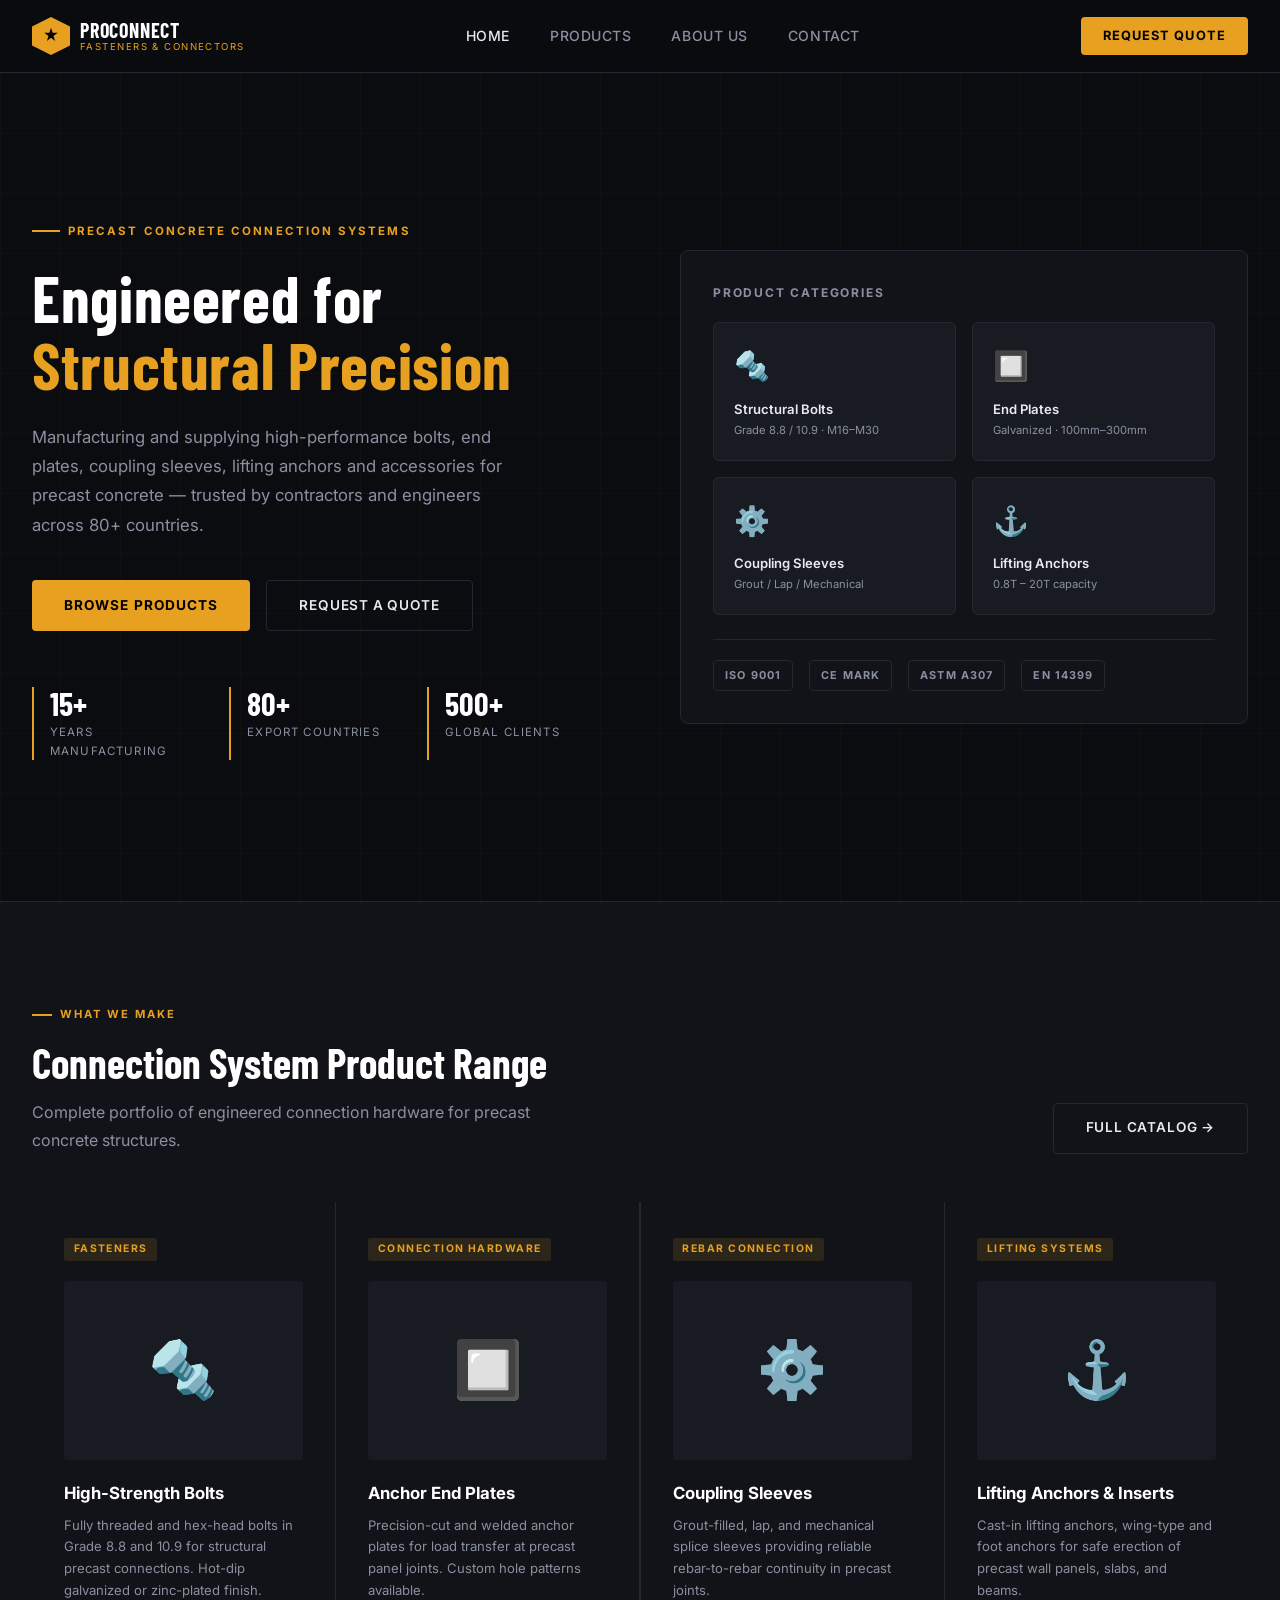
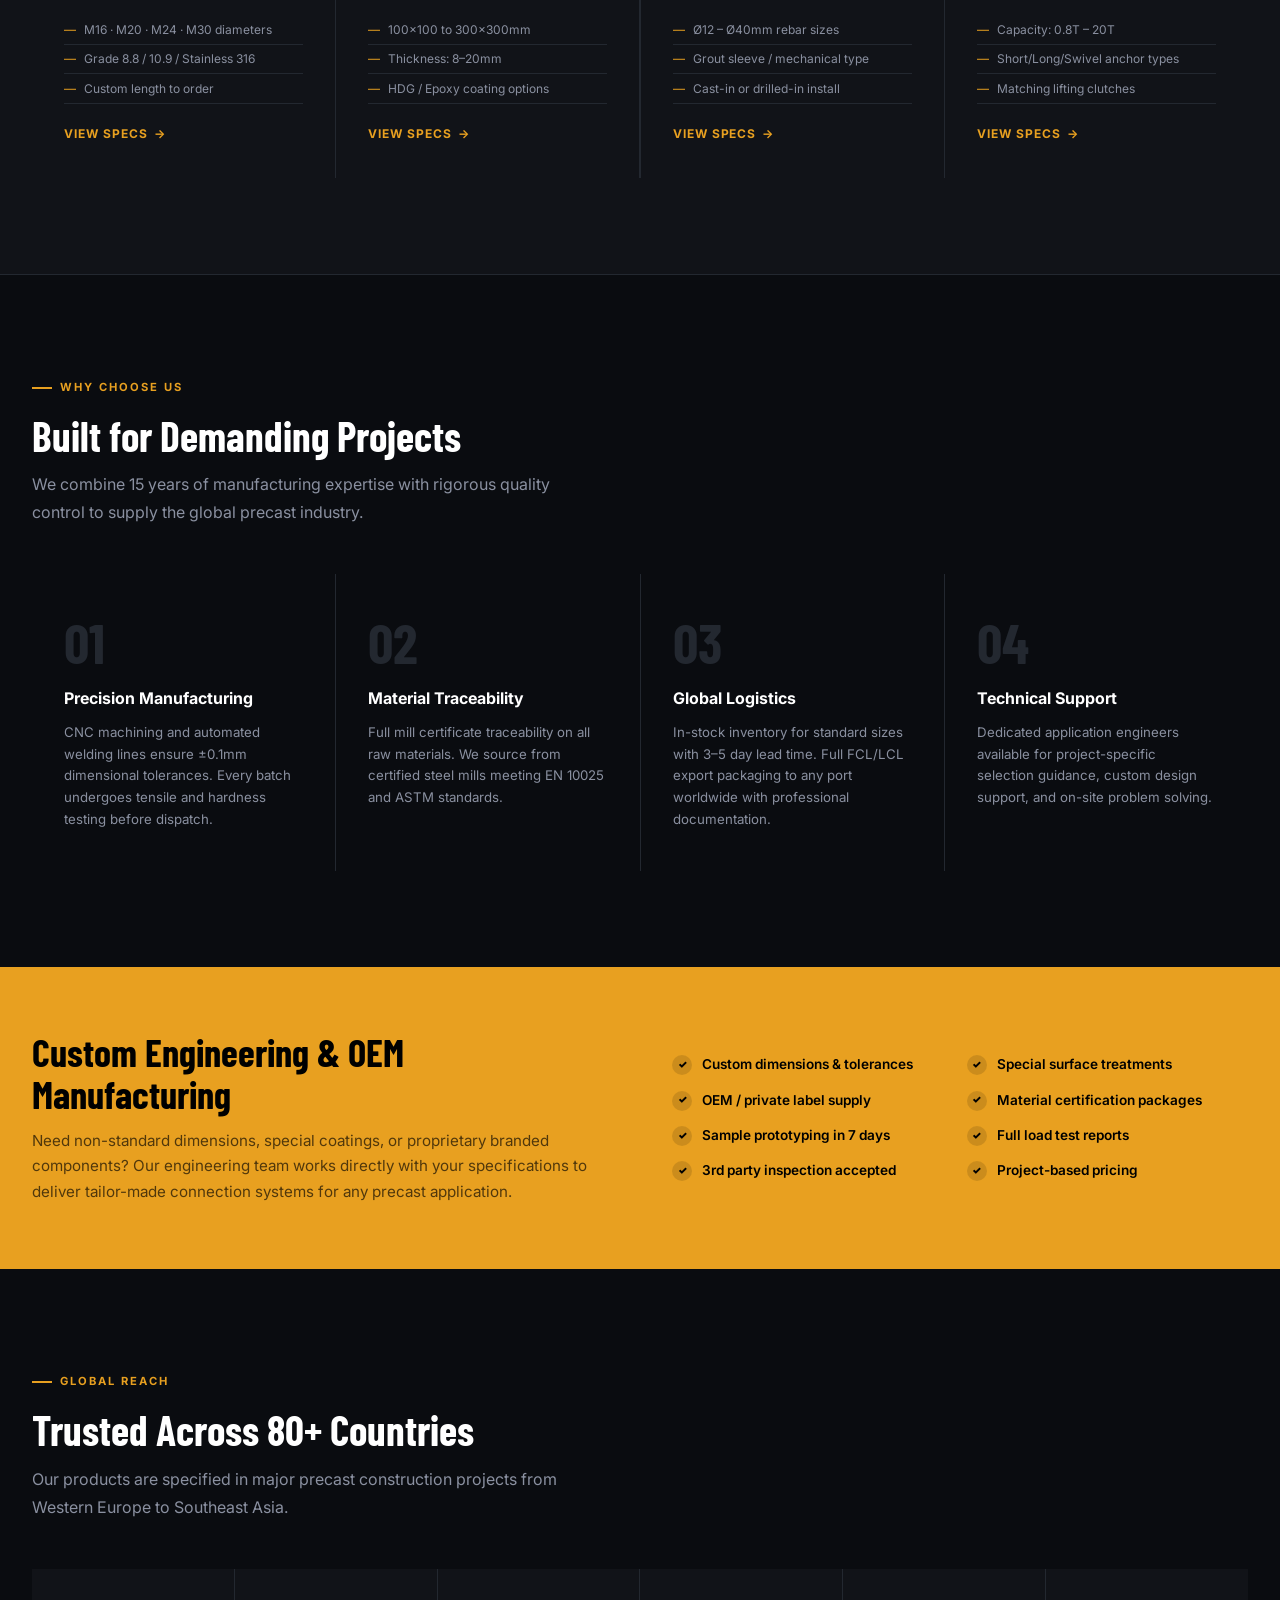
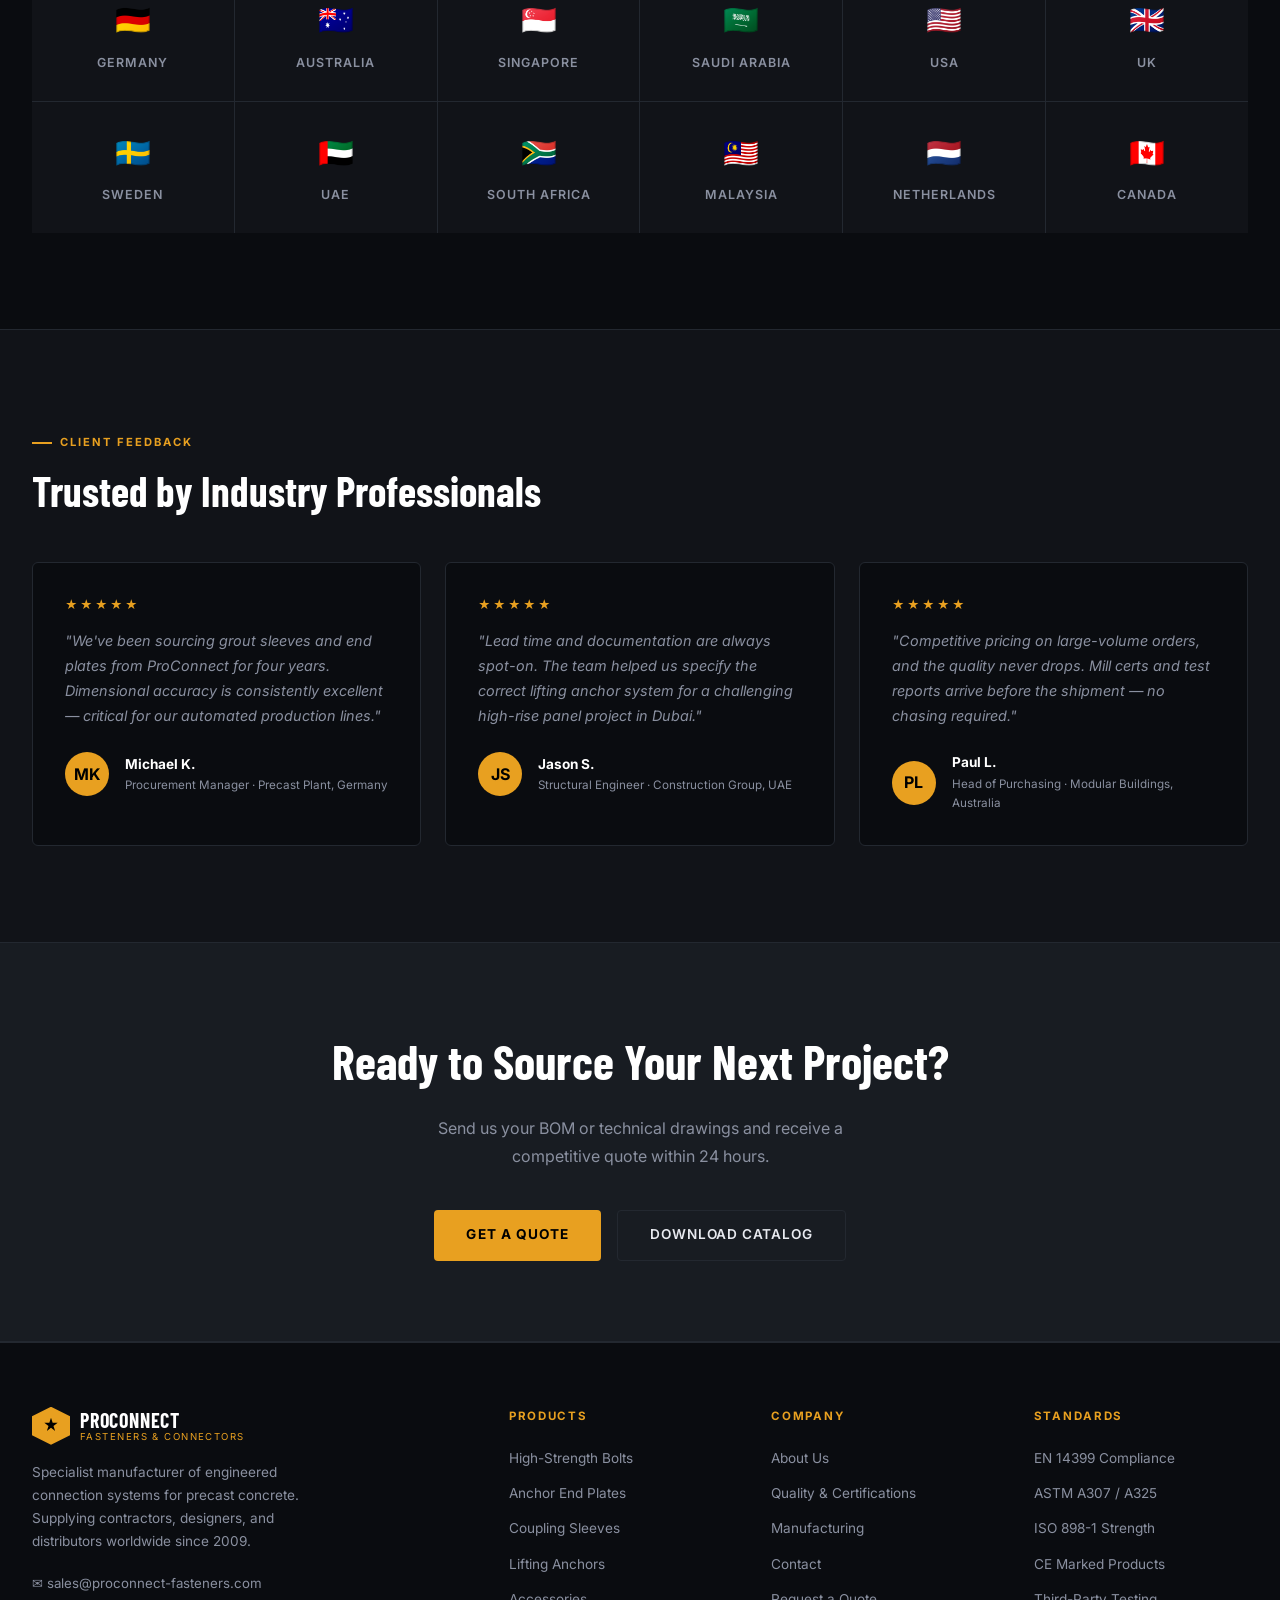
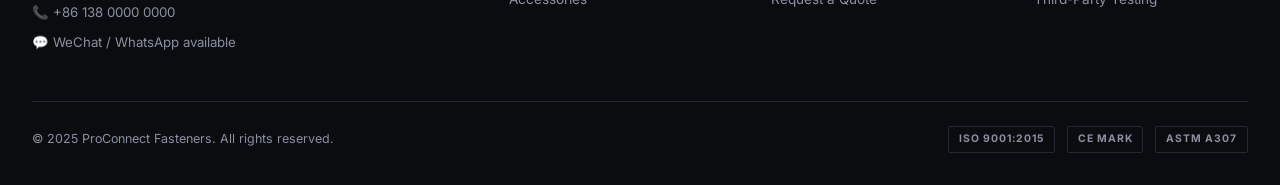
==== index.html @ 9069ac3e "Add index.html" ====
<!DOCTYPE html>
<html lang="en">
<head>
  <meta charset="UTF-8" />
  <meta name="viewport" content="width=device-width, initial-scale=1.0" />
  <title>ProConnect Fasteners | Precast Concrete Connection Systems</title>
  <meta name="description" content="Specialist manufacturer of high-performance connection systems for precast concrete — bolts, end plates, sleeves, lifting anchors and accessories. Global B2B supply." />
  <link rel="preconnect" href="https://fonts.googleapis.com" />
  <link rel="preconnect" href="https://fonts.gstatic.com" crossorigin />
  <link href="https://fonts.googleapis.com/css2?family=Inter:wght@300;400;500;600;700;800&family=Barlow+Condensed:wght@600;700&display=swap" rel="stylesheet" />
  <style>
    *, *::before, *::after { box-sizing: border-box; margin: 0; padding: 0; }

    :root {
      --clr-bg: #0a0c10;
      --clr-surface: #111318;
      --clr-surface2: #181c22;
      --clr-border: #232830;
      --clr-accent: #e8a020;
      --clr-accent2: #f0b840;
      --clr-text: #e8eaf0;
      --clr-muted: #8a90a0;
      --clr-white: #ffffff;
      --font-body: 'Inter', sans-serif;
      --font-heading: 'Barlow Condensed', sans-serif;
      --max-w: 1280px;
      --radius: 4px;
    }

    html { scroll-behavior: smooth; }
    body { background: var(--clr-bg); color: var(--clr-text); font-family: var(--font-body); line-height: 1.6; }

    /* ─── NAV ──────────────────────────────── */
    .nav {
      position: sticky; top: 0; z-index: 100;
      background: rgba(10,12,16,0.92);
      backdrop-filter: blur(16px);
      border-bottom: 1px solid var(--clr-border);
    }
    .nav-inner {
      max-width: var(--max-w); margin: 0 auto;
      padding: 0 2rem;
      height: 72px;
      display: flex; align-items: center; justify-content: space-between;
    }
    .logo { display: flex; align-items: center; gap: 10px; text-decoration: none; }
    .logo-mark {
      width: 38px; height: 38px; background: var(--clr-accent);
      display: flex; align-items: center; justify-content: center;
      clip-path: polygon(50% 0%, 100% 25%, 100% 75%, 50% 100%, 0% 75%, 0% 25%);
    }
    .logo-mark svg { width: 20px; height: 20px; fill: #000; }
    .logo-text { display: flex; flex-direction: column; line-height: 1; }
    .logo-name { font-family: var(--font-heading); font-size: 1.25rem; font-weight: 700; color: var(--clr-white); letter-spacing: 0.04em; }
    .logo-sub { font-size: 0.6rem; color: var(--clr-accent); letter-spacing: 0.15em; text-transform: uppercase; margin-top: 2px; }
    .nav-links { display: flex; align-items: center; gap: 2.5rem; }
    .nav-links a { color: var(--clr-muted); text-decoration: none; font-size: 0.875rem; font-weight: 500; letter-spacing: 0.04em; text-transform: uppercase; transition: color .2s; }
    .nav-links a:hover, .nav-links a.active { color: var(--clr-text); }
    .nav-cta {
      background: var(--clr-accent); color: #000;
      padding: 0.55rem 1.4rem; font-size: 0.8rem; font-weight: 700;
      letter-spacing: 0.08em; text-transform: uppercase; text-decoration: none;
      border-radius: var(--radius); transition: background .2s;
    }
    .nav-cta:hover { background: var(--clr-accent2); }
    .nav-hamburger { display: none; flex-direction: column; gap: 5px; cursor: pointer; padding: 4px; }
    .nav-hamburger span { display: block; width: 24px; height: 2px; background: var(--clr-text); border-radius: 2px; }

    /* ─── HERO ─────────────────────────────── */
    .hero {
      position: relative; overflow: hidden;
      min-height: 92vh; display: flex; align-items: center;
    }
    .hero-bg-img {
      position: absolute; inset: 0;
      background:
        linear-gradient(to right, rgba(10,12,16,0.97) 40%, rgba(10,12,16,0.5) 100%),
        url('https://images.unsplash.com/photo-1504307651254-35680f356dfd?w=1600&q=80') center/cover no-repeat;
    }
    .hero-grid-overlay {
      position: absolute; inset: 0; opacity: 0.035;
      background-image: linear-gradient(var(--clr-accent) 1px, transparent 1px),
                        linear-gradient(90deg, var(--clr-accent) 1px, transparent 1px);
      background-size: 60px 60px;
    }
    .hero-inner {
      position: relative; z-index: 2;
      max-width: var(--max-w); margin: 0 auto; padding: 5rem 2rem;
      display: grid; grid-template-columns: 1fr 1fr; gap: 5rem; align-items: center;
    }
    .hero-eyebrow {
      display: inline-flex; align-items: center; gap: 8px;
      font-size: 0.72rem; font-weight: 700; letter-spacing: 0.18em; text-transform: uppercase;
      color: var(--clr-accent); margin-bottom: 1.5rem;
    }
    .hero-eyebrow::before { content:''; display:block; width:28px; height:2px; background:var(--clr-accent); }
    .hero h1 {
      font-family: var(--font-heading); font-size: clamp(2.8rem, 5vw, 4.2rem);
      font-weight: 700; line-height: 1.05; letter-spacing: 0.01em;
      color: var(--clr-white); margin-bottom: 1.5rem;
    }
    .hero h1 em { font-style: normal; color: var(--clr-accent); }
    .hero-desc { font-size: 1.05rem; color: var(--clr-muted); max-width: 480px; margin-bottom: 2.5rem; line-height: 1.75; }
    .hero-actions { display: flex; gap: 1rem; flex-wrap: wrap; }
    .btn-primary {
      background: var(--clr-accent); color: #000;
      padding: 0.85rem 2rem; font-size: 0.85rem; font-weight: 700;
      letter-spacing: 0.08em; text-transform: uppercase; text-decoration: none;
      border-radius: var(--radius); transition: background .2s, transform .15s;
      display: inline-flex; align-items: center; gap: 8px;
    }
    .btn-primary:hover { background: var(--clr-accent2); transform: translateY(-1px); }
    .btn-ghost {
      border: 1px solid var(--clr-border); color: var(--clr-text);
      padding: 0.85rem 2rem; font-size: 0.85rem; font-weight: 600;
      letter-spacing: 0.06em; text-transform: uppercase; text-decoration: none;
      border-radius: var(--radius); transition: border-color .2s, color .2s;
      display: inline-flex; align-items: center; gap: 8px;
    }
    .btn-ghost:hover { border-color: var(--clr-accent); color: var(--clr-accent); }
    .hero-stats { display: grid; grid-template-columns: repeat(3,1fr); gap: 1.5rem; margin-top: 3.5rem; }
    .hero-stat { border-left: 2px solid var(--clr-accent); padding-left: 1rem; }
    .hero-stat-num { font-family: var(--font-heading); font-size: 2rem; font-weight: 700; color: var(--clr-white); line-height: 1; }
    .hero-stat-label { font-size: 0.72rem; color: var(--clr-muted); text-transform: uppercase; letter-spacing: 0.1em; margin-top: 4px; }

    /* hero right panel */
    .hero-panel {
      background: var(--clr-surface);
      border: 1px solid var(--clr-border);
      border-radius: 8px; padding: 2rem;
    }
    .hero-panel-title { font-size: 0.75rem; font-weight: 700; letter-spacing: 0.15em; text-transform: uppercase; color: var(--clr-muted); margin-bottom: 1.25rem; }
    .product-thumb-grid { display: grid; grid-template-columns: 1fr 1fr; gap: 1rem; }
    .product-thumb {
      background: var(--clr-surface2); border: 1px solid var(--clr-border);
      border-radius: 6px; padding: 1.25rem; cursor: pointer; text-decoration: none;
      transition: border-color .2s, background .2s;
    }
    .product-thumb:hover { border-color: var(--clr-accent); background: rgba(232,160,32,0.04); }
    .product-thumb-icon { font-size: 1.8rem; margin-bottom: 0.6rem; display: block; }
    .product-thumb-name { font-size: 0.82rem; font-weight: 600; color: var(--clr-text); }
    .product-thumb-spec { font-size: 0.7rem; color: var(--clr-muted); margin-top: 2px; }
    .certifications {
      display: flex; gap: 1rem; margin-top: 1.5rem; padding-top: 1.25rem;
      border-top: 1px solid var(--clr-border); flex-wrap: wrap;
    }
    .cert-badge {
      border: 1px solid var(--clr-border); border-radius: var(--radius);
      padding: 0.35rem 0.7rem; font-size: 0.68rem; font-weight: 700;
      letter-spacing: 0.1em; color: var(--clr-muted); text-transform: uppercase;
    }

    /* ─── SECTION WRAPPER ─────────────────── */
    .section { padding: 6rem 2rem; }
    .section-inner { max-width: var(--max-w); margin: 0 auto; }
    .section-label {
      display: inline-flex; align-items: center; gap: 8px;
      font-size: 0.7rem; font-weight: 700; letter-spacing: 0.18em; text-transform: uppercase;
      color: var(--clr-accent); margin-bottom: 1rem;
    }
    .section-label::before { content:''; display:block; width:20px; height:2px; background:var(--clr-accent); }
    .section-title { font-family: var(--font-heading); font-size: clamp(1.8rem, 3.5vw, 2.6rem); font-weight: 700; color: var(--clr-white); line-height: 1.1; }
    .section-sub { font-size: 1rem; color: var(--clr-muted); margin-top: 0.75rem; max-width: 540px; line-height: 1.75; }

    /* ─── DIVIDER ─────────────────────────── */
    .divider { height: 1px; background: var(--clr-border); }

    /* ─── PRODUCTS PREVIEW ─────────────────── */
    .products-section { background: var(--clr-surface); }
    .products-header { display: flex; justify-content: space-between; align-items: flex-end; margin-bottom: 3rem; }
    .products-grid { display: grid; grid-template-columns: repeat(4, 1fr); gap: 1.5px; background: var(--clr-border); }
    .product-card {
      background: var(--clr-surface); padding: 2rem; text-decoration: none;
      transition: background .25s;
      position: relative; overflow: hidden;
    }
    .product-card::after {
      content: ''; position: absolute; bottom: 0; left: 0; right: 0;
      height: 2px; background: var(--clr-accent); transform: scaleX(0); transform-origin: left;
      transition: transform .3s;
    }
    .product-card:hover { background: var(--clr-surface2); }
    .product-card:hover::after { transform: scaleX(1); }
    .product-card-tag {
      display: inline-block; background: rgba(232,160,32,0.12); color: var(--clr-accent);
      font-size: 0.65rem; font-weight: 700; letter-spacing: 0.14em; text-transform: uppercase;
      padding: 0.2rem 0.6rem; border-radius: 2px; margin-bottom: 1.25rem;
    }
    .product-card-img {
      width: 100%; aspect-ratio: 4/3; object-fit: cover;
      border-radius: 4px; margin-bottom: 1.25rem;
      background: var(--clr-surface2);
      display: flex; align-items: center; justify-content: center;
      font-size: 3.5rem;
    }
    .product-card-name { font-size: 1.05rem; font-weight: 700; color: var(--clr-white); margin-bottom: 0.5rem; }
    .product-card-desc { font-size: 0.82rem; color: var(--clr-muted); line-height: 1.65; }
    .product-card-link {
      display: inline-flex; align-items: center; gap: 6px;
      font-size: 0.75rem; font-weight: 700; letter-spacing: 0.08em; text-transform: uppercase;
      color: var(--clr-accent); margin-top: 1.25rem; transition: gap .2s;
    }
    .product-card:hover .product-card-link { gap: 10px; }
    .product-card-link::after { content: '→'; }
    .product-specs { list-style: none; margin-top: 0.85rem; }
    .product-specs li {
      font-size: 0.75rem; color: var(--clr-muted);
      padding: 0.3rem 0; border-bottom: 1px solid var(--clr-border);
      display: flex; gap: 0.5rem;
    }
    .product-specs li::before { content: '—'; color: var(--clr-accent); flex-shrink: 0; }

    /* ─── PROCESS / WHY US ─────────────────── */
    .process-grid { display: grid; grid-template-columns: repeat(4,1fr); gap: 1px; background: var(--clr-border); margin-top: 3rem; }
    .process-step { background: var(--clr-bg); padding: 2.5rem 2rem; }
    .process-num {
      font-family: var(--font-heading); font-size: 3.5rem; font-weight: 700;
      color: var(--clr-border); line-height: 1; margin-bottom: 1rem; user-select: none;
    }
    .process-title { font-size: 1rem; font-weight: 700; color: var(--clr-white); margin-bottom: 0.6rem; }
    .process-desc { font-size: 0.83rem; color: var(--clr-muted); line-height: 1.65; }

    /* ─── CAPABILITY BAND ─────────────────── */
    .capability-band {
      background: var(--clr-accent); padding: 4rem 2rem;
    }
    .capability-band-inner { max-width: var(--max-w); margin: 0 auto; display: grid; grid-template-columns: 1fr 1fr; gap: 4rem; align-items: center; }
    .capability-band h2 { font-family: var(--font-heading); font-size: clamp(1.8rem, 3vw, 2.5rem); font-weight: 700; color: #000; line-height: 1.1; }
    .capability-band p { color: rgba(0,0,0,0.65); font-size: 0.95rem; margin-top: 0.75rem; line-height: 1.7; }
    .capability-list { list-style: none; display: grid; grid-template-columns: 1fr 1fr; gap: 0.85rem; }
    .capability-list li {
      display: flex; align-items: flex-start; gap: 10px;
      font-size: 0.85rem; font-weight: 600; color: #000;
    }
    .capability-list li::before {
      content: '✓'; flex-shrink: 0; width: 20px; height: 20px;
      background: rgba(0,0,0,0.12); border-radius: 50%;
      display: flex; align-items: center; justify-content: center;
      font-size: 0.65rem; font-weight: 900; margin-top: 1px;
    }

    /* ─── MARKETS ─────────────────────────── */
    .markets-section { background: var(--clr-bg); }
    .markets-grid { display: grid; grid-template-columns: repeat(6,1fr); gap: 1px; background: var(--clr-border); margin-top: 3rem; }
    .market-item {
      background: var(--clr-surface); padding: 1.75rem 1.25rem;
      display: flex; flex-direction: column; align-items: center; text-align: center; gap: 0.6rem;
      transition: background .2s;
    }
    .market-item:hover { background: var(--clr-surface2); }
    .market-flag { font-size: 1.8rem; }
    .market-name { font-size: 0.78rem; font-weight: 600; color: var(--clr-muted); text-transform: uppercase; letter-spacing: 0.08em; }

    /* ─── TESTIMONIALS ─────────────────────── */
    .testimonials-section { background: var(--clr-surface); }
    .testimonials-grid { display: grid; grid-template-columns: repeat(3,1fr); gap: 1.5rem; margin-top: 3rem; }
    .testimonial-card { background: var(--clr-bg); border: 1px solid var(--clr-border); border-radius: 6px; padding: 2rem; }
    .testimonial-quote { font-size: 0.9rem; color: var(--clr-muted); line-height: 1.75; font-style: italic; }
    .testimonial-author { display: flex; align-items: center; gap: 1rem; margin-top: 1.5rem; }
    .testimonial-avatar {
      width: 44px; height: 44px; border-radius: 50%;
      background: var(--clr-accent); display: flex; align-items: center; justify-content: center;
      font-weight: 700; font-size: 1rem; color: #000; flex-shrink: 0;
    }
    .testimonial-name { font-size: 0.85rem; font-weight: 700; color: var(--clr-white); }
    .testimonial-role { font-size: 0.73rem; color: var(--clr-muted); margin-top: 1px; }
    .stars { color: var(--clr-accent); font-size: 0.75rem; margin-bottom: 0.85rem; letter-spacing: 2px; }

    /* ─── CTA BAND ─────────────────────────── */
    .cta-band {
      background: var(--clr-surface2); border-top: 1px solid var(--clr-border);
      border-bottom: 1px solid var(--clr-border); padding: 5rem 2rem;
      text-align: center;
    }
    .cta-band h2 { font-family: var(--font-heading); font-size: clamp(2rem, 4vw, 3rem); font-weight: 700; color: var(--clr-white); }
    .cta-band p { font-size: 1rem; color: var(--clr-muted); max-width: 480px; margin: 1rem auto 2.5rem; line-height: 1.7; }
    .cta-actions { display: flex; gap: 1rem; justify-content: center; flex-wrap: wrap; }

    /* ─── FOOTER ─────────────────────────── */
    .footer { background: var(--clr-bg); padding: 4rem 2rem 2rem; border-top: 1px solid var(--clr-border); }
    .footer-inner { max-width: var(--max-w); margin: 0 auto; }
    .footer-top { display: grid; grid-template-columns: 2fr 1fr 1fr 1fr; gap: 3rem; padding-bottom: 3rem; border-bottom: 1px solid var(--clr-border); }
    .footer-brand p { font-size: 0.85rem; color: var(--clr-muted); margin-top: 1rem; line-height: 1.7; max-width: 280px; }
    .footer-col h4 { font-size: 0.72rem; font-weight: 700; letter-spacing: 0.15em; text-transform: uppercase; color: var(--clr-accent); margin-bottom: 1.25rem; }
    .footer-col ul { list-style: none; }
    .footer-col ul li { margin-bottom: 0.6rem; }
    .footer-col ul a { color: var(--clr-muted); text-decoration: none; font-size: 0.85rem; transition: color .2s; }
    .footer-col ul a:hover { color: var(--clr-text); }
    .footer-bottom {
      display: flex; justify-content: space-between; align-items: center;
      padding-top: 1.5rem; flex-wrap: wrap; gap: 1rem;
    }
    .footer-copy { font-size: 0.78rem; color: var(--clr-muted); }
    .footer-badges { display: flex; gap: 0.75rem; }
    .footer-badge {
      border: 1px solid var(--clr-border); padding: 0.25rem 0.6rem;
      font-size: 0.65rem; font-weight: 700; letter-spacing: 0.1em; color: var(--clr-muted); text-transform: uppercase;
      border-radius: 2px;
    }
    .contact-info { margin-top: 1.25rem; display: flex; flex-direction: column; gap: 0.5rem; }
    .contact-info a { color: var(--clr-muted); text-decoration: none; font-size: 0.83rem; transition: color .2s; }
    .contact-info a:hover { color: var(--clr-accent); }

    /* ─── RESPONSIVE ──────────────────────── */
    @media (max-width: 1024px) {
      .hero-inner { grid-template-columns: 1fr; gap: 3rem; }
      .hero-bg-img { background: linear-gradient(to bottom, rgba(10,12,16,0.97) 60%, rgba(10,12,16,0.85) 100%), url('https://images.unsplash.com/photo-1504307651254-35680f356dfd?w=1200&q=80') center/cover no-repeat; }
      .products-grid { grid-template-columns: 1fr 1fr; }
      .markets-grid { grid-template-columns: repeat(3,1fr); }
      .footer-top { grid-template-columns: 1fr 1fr; }
      .capability-band-inner { grid-template-columns: 1fr; gap: 2rem; }
    }
    @media (max-width: 768px) {
      .nav-links { display: none; }
      .nav-hamburger { display: flex; }
      .hero-stats { grid-template-columns: repeat(3,1fr); }
      .products-grid { grid-template-columns: 1fr; }
      .process-grid { grid-template-columns: 1fr 1fr; }
      .testimonials-grid { grid-template-columns: 1fr; }
      .markets-grid { grid-template-columns: repeat(3,1fr); }
      .footer-top { grid-template-columns: 1fr; gap: 2rem; }
    }

    /* scroll reveal */
    .reveal { opacity: 0; transform: translateY(24px); transition: opacity .6s ease, transform .6s ease; }
    .reveal.visible { opacity: 1; transform: none; }
  </style>
</head>
<body>

<!-- ═══ NAV ═══════════════════════════════════ -->
<nav class="nav">
  <div class="nav-inner">
    <a href="index.html" class="logo">
      <div class="logo-mark">
        <svg viewBox="0 0 24 24"><path d="M12 2l2 6h6l-5 4 2 6-5-4-5 4 2-6-5-4h6z"/></svg>
      </div>
      <div class="logo-text">
        <span class="logo-name">PROCONNECT</span>
        <span class="logo-sub">Fasteners &amp; Connectors</span>
      </div>
    </a>
    <nav class="nav-links">
      <a href="index.html" class="active">Home</a>
      <a href="products.html">Products</a>
      <a href="about.html">About Us</a>
      <a href="contact.html">Contact</a>
    </nav>
    <a href="contact.html" class="nav-cta">Request Quote</a>
    <div class="nav-hamburger" onclick="this.closest('nav').querySelector('.nav-links').style.display='flex';this.closest('nav').querySelector('.nav-links').style.flexDirection='column';this.closest('nav').querySelector('.nav-links').style.position='absolute';this.closest('nav').querySelector('.nav-links').style.top='72px';this.closest('nav').querySelector('.nav-links').style.left='0';this.closest('nav').querySelector('.nav-links').style.right='0';this.closest('nav').querySelector('.nav-links').style.background='#111318';this.closest('nav').querySelector('.nav-links').style.padding='2rem';this.closest('nav').querySelector('.nav-links').style.borderTop='1px solid #232830';">
      <span></span><span></span><span></span>
    </div>
  </div>
</nav>

<!-- ═══ HERO ══════════════════════════════════ -->
<section class="hero">
  <div class="hero-bg-img"></div>
  <div class="hero-grid-overlay"></div>
  <div class="hero-inner">
    <div>
      <div class="hero-eyebrow reveal">Precast Concrete Connection Systems</div>
      <h1 class="reveal">Engineered for <em>Structural Precision</em></h1>
      <p class="hero-desc reveal">
        Manufacturing and supplying high-performance bolts, end plates, coupling sleeves,
        lifting anchors and accessories for precast concrete — trusted by contractors
        and engineers across 80+ countries.
      </p>
      <div class="hero-actions reveal">
        <a href="products.html" class="btn-primary">Browse Products</a>
        <a href="contact.html" class="btn-ghost">Request a Quote</a>
      </div>
      <div class="hero-stats reveal">
        <div class="hero-stat">
          <div class="hero-stat-num">15+</div>
          <div class="hero-stat-label">Years Manufacturing</div>
        </div>
        <div class="hero-stat">
          <div class="hero-stat-num">80+</div>
          <div class="hero-stat-label">Export Countries</div>
        </div>
        <div class="hero-stat">
          <div class="hero-stat-num">500+</div>
          <div class="hero-stat-label">Global Clients</div>
        </div>
      </div>
    </div>
    <div class="hero-panel reveal">
      <div class="hero-panel-title">Product Categories</div>
      <div class="product-thumb-grid">
        <a href="products.html#bolts" class="product-thumb">
          <span class="product-thumb-icon">🔩</span>
          <div class="product-thumb-name">Structural Bolts</div>
          <div class="product-thumb-spec">Grade 8.8 / 10.9 · M16–M30</div>
        </a>
        <a href="products.html#endplates" class="product-thumb">
          <span class="product-thumb-icon">🔲</span>
          <div class="product-thumb-name">End Plates</div>
          <div class="product-thumb-spec">Galvanized · 100mm–300mm</div>
        </a>
        <a href="products.html#sleeves" class="product-thumb">
          <span class="product-thumb-icon">⚙️</span>
          <div class="product-thumb-name">Coupling Sleeves</div>
          <div class="product-thumb-spec">Grout / Lap / Mechanical</div>
        </a>
        <a href="products.html#anchors" class="product-thumb">
          <span class="product-thumb-icon">⚓</span>
          <div class="product-thumb-name">Lifting Anchors</div>
          <div class="product-thumb-spec">0.8T – 20T capacity</div>
        </a>
      </div>
      <div class="certifications">
        <span class="cert-badge">ISO 9001</span>
        <span class="cert-badge">CE Mark</span>
        <span class="cert-badge">ASTM A307</span>
        <span class="cert-badge">EN 14399</span>
      </div>
    </div>
  </div>
</section>

<div class="divider"></div>

<!-- ═══ PRODUCTS ══════════════════════════════ -->
<section class="section products-section">
  <div class="section-inner">
    <div class="products-header reveal">
      <div>
        <div class="section-label">What We Make</div>
        <h2 class="section-title">Connection System Product Range</h2>
        <p class="section-sub">Complete portfolio of engineered connection hardware for precast concrete structures.</p>
      </div>
      <a href="products.html" class="btn-ghost">Full Catalog →</a>
    </div>
    <div class="products-grid">
      <a href="products.html#bolts" class="product-card reveal">
        <div class="product-card-tag">Fasteners</div>
        <div class="product-card-img">🔩</div>
        <div class="product-card-name">High-Strength Bolts</div>
        <div class="product-card-desc">Fully threaded and hex-head bolts in Grade 8.8 and 10.9 for structural precast connections. Hot-dip galvanized or zinc-plated finish.</div>
        <ul class="product-specs">
          <li>M16 · M20 · M24 · M30 diameters</li>
          <li>Grade 8.8 / 10.9 / Stainless 316</li>
          <li>Custom length to order</li>
        </ul>
        <span class="product-card-link">View Specs</span>
      </a>
      <a href="products.html#endplates" class="product-card reveal">
        <div class="product-card-tag">Connection Hardware</div>
        <div class="product-card-img">🔲</div>
        <div class="product-card-name">Anchor End Plates</div>
        <div class="product-card-desc">Precision-cut and welded anchor plates for load transfer at precast panel joints. Custom hole patterns available.</div>
        <ul class="product-specs">
          <li>100×100 to 300×300mm</li>
          <li>Thickness: 8–20mm</li>
          <li>HDG / Epoxy coating options</li>
        </ul>
        <span class="product-card-link">View Specs</span>
      </a>
      <a href="products.html#sleeves" class="product-card reveal">
        <div class="product-card-tag">Rebar Connection</div>
        <div class="product-card-img">⚙️</div>
        <div class="product-card-name">Coupling Sleeves</div>
        <div class="product-card-desc">Grout-filled, lap, and mechanical splice sleeves providing reliable rebar-to-rebar continuity in precast joints.</div>
        <ul class="product-specs">
          <li>Ø12 – Ø40mm rebar sizes</li>
          <li>Grout sleeve / mechanical type</li>
          <li>Cast-in or drilled-in install</li>
        </ul>
        <span class="product-card-link">View Specs</span>
      </a>
      <a href="products.html#anchors" class="product-card reveal">
        <div class="product-card-tag">Lifting Systems</div>
        <div class="product-card-img">⚓</div>
        <div class="product-card-name">Lifting Anchors &amp; Inserts</div>
        <div class="product-card-desc">Cast-in lifting anchors, wing-type and foot anchors for safe erection of precast wall panels, slabs, and beams.</div>
        <ul class="product-specs">
          <li>Capacity: 0.8T – 20T</li>
          <li>Short/Long/Swivel anchor types</li>
          <li>Matching lifting clutches</li>
        </ul>
        <span class="product-card-link">View Specs</span>
      </a>
    </div>
  </div>
</section>

<div class="divider"></div>

<!-- ═══ WHY US ════════════════════════════════ -->
<section class="section">
  <div class="section-inner">
    <div class="reveal">
      <div class="section-label">Why Choose Us</div>
      <h2 class="section-title">Built for Demanding Projects</h2>
      <p class="section-sub">We combine 15 years of manufacturing expertise with rigorous quality control to supply the global precast industry.</p>
    </div>
    <div class="process-grid">
      <div class="process-step reveal">
        <div class="process-num">01</div>
        <div class="process-title">Precision Manufacturing</div>
        <div class="process-desc">CNC machining and automated welding lines ensure ±0.1mm dimensional tolerances. Every batch undergoes tensile and hardness testing before dispatch.</div>
      </div>
      <div class="process-step reveal">
        <div class="process-num">02</div>
        <div class="process-title">Material Traceability</div>
        <div class="process-desc">Full mill certificate traceability on all raw materials. We source from certified steel mills meeting EN 10025 and ASTM standards.</div>
      </div>
      <div class="process-step reveal">
        <div class="process-num">03</div>
        <div class="process-title">Global Logistics</div>
        <div class="process-desc">In-stock inventory for standard sizes with 3–5 day lead time. Full FCL/LCL export packaging to any port worldwide with professional documentation.</div>
      </div>
      <div class="process-step reveal">
        <div class="process-num">04</div>
        <div class="process-title">Technical Support</div>
        <div class="process-desc">Dedicated application engineers available for project-specific selection guidance, custom design support, and on-site problem solving.</div>
      </div>
    </div>
  </div>
</section>

<!-- ═══ CAPABILITY BAND ════════════════════════ -->
<div class="capability-band">
  <div class="capability-band-inner">
    <div class="reveal">
      <h2>Custom Engineering & OEM Manufacturing</h2>
      <p>Need non-standard dimensions, special coatings, or proprietary branded components? Our engineering team works directly with your specifications to deliver tailor-made connection systems for any precast application.</p>
    </div>
    <ul class="capability-list reveal">
      <li>Custom dimensions & tolerances</li>
      <li>Special surface treatments</li>
      <li>OEM / private label supply</li>
      <li>Material certification packages</li>
      <li>Sample prototyping in 7 days</li>
      <li>Full load test reports</li>
      <li>3rd party inspection accepted</li>
      <li>Project-based pricing</li>
    </ul>
  </div>
</div>

<!-- ═══ MARKETS ═══════════════════════════════ -->
<section class="section markets-section">
  <div class="section-inner">
    <div class="reveal">
      <div class="section-label">Global Reach</div>
      <h2 class="section-title">Trusted Across 80+ Countries</h2>
      <p class="section-sub">Our products are specified in major precast construction projects from Western Europe to Southeast Asia.</p>
    </div>
    <div class="markets-grid reveal">
      <div class="market-item"><span class="market-flag">🇩🇪</span><span class="market-name">Germany</span></div>
      <div class="market-item"><span class="market-flag">🇦🇺</span><span class="market-name">Australia</span></div>
      <div class="market-item"><span class="market-flag">🇸🇬</span><span class="market-name">Singapore</span></div>
      <div class="market-item"><span class="market-flag">🇸🇦</span><span class="market-name">Saudi Arabia</span></div>
      <div class="market-item"><span class="market-flag">🇺🇸</span><span class="market-name">USA</span></div>
      <div class="market-item"><span class="market-flag">🇬🇧</span><span class="market-name">UK</span></div>
      <div class="market-item"><span class="market-flag">🇸🇪</span><span class="market-name">Sweden</span></div>
      <div class="market-item"><span class="market-flag">🇦🇪</span><span class="market-name">UAE</span></div>
      <div class="market-item"><span class="market-flag">🇿🇦</span><span class="market-name">South Africa</span></div>
      <div class="market-item"><span class="market-flag">🇲🇾</span><span class="market-name">Malaysia</span></div>
      <div class="market-item"><span class="market-flag">🇳🇱</span><span class="market-name">Netherlands</span></div>
      <div class="market-item"><span class="market-flag">🇨🇦</span><span class="market-name">Canada</span></div>
    </div>
  </div>
</section>

<div class="divider"></div>

<!-- ═══ TESTIMONIALS ══════════════════════════ -->
<section class="section testimonials-section">
  <div class="section-inner">
    <div class="reveal">
      <div class="section-label">Client Feedback</div>
      <h2 class="section-title">Trusted by Industry Professionals</h2>
    </div>
    <div class="testimonials-grid">
      <div class="testimonial-card reveal">
        <div class="stars">★★★★★</div>
        <p class="testimonial-quote">"We've been sourcing grout sleeves and end plates from ProConnect for four years. Dimensional accuracy is consistently excellent — critical for our automated production lines."</p>
        <div class="testimonial-author">
          <div class="testimonial-avatar">MK</div>
          <div>
            <div class="testimonial-name">Michael K.</div>
            <div class="testimonial-role">Procurement Manager · Precast Plant, Germany</div>
          </div>
        </div>
      </div>
      <div class="testimonial-card reveal">
        <div class="stars">★★★★★</div>
        <p class="testimonial-quote">"Lead time and documentation are always spot-on. The team helped us specify the correct lifting anchor system for a challenging high-rise panel project in Dubai."</p>
        <div class="testimonial-author">
          <div class="testimonial-avatar">JS</div>
          <div>
            <div class="testimonial-name">Jason S.</div>
            <div class="testimonial-role">Structural Engineer · Construction Group, UAE</div>
          </div>
        </div>
      </div>
      <div class="testimonial-card reveal">
        <div class="stars">★★★★★</div>
        <p class="testimonial-quote">"Competitive pricing on large-volume orders, and the quality never drops. Mill certs and test reports arrive before the shipment — no chasing required."</p>
        <div class="testimonial-author">
          <div class="testimonial-avatar">PL</div>
          <div>
            <div class="testimonial-name">Paul L.</div>
            <div class="testimonial-role">Head of Purchasing · Modular Buildings, Australia</div>
          </div>
        </div>
      </div>
    </div>
  </div>
</section>

<!-- ═══ CTA ════════════════════════════════════ -->
<div class="cta-band">
  <h2 class="reveal">Ready to Source Your Next Project?</h2>
  <p class="reveal">Send us your BOM or technical drawings and receive a competitive quote within 24 hours.</p>
  <div class="cta-actions reveal">
    <a href="contact.html" class="btn-primary">Get a Quote</a>
    <a href="products.html" class="btn-ghost">Download Catalog</a>
  </div>
</div>

<!-- ═══ FOOTER ════════════════════════════════ -->
<footer class="footer">
  <div class="footer-inner">
    <div class="footer-top">
      <div class="footer-brand">
        <a href="index.html" class="logo">
          <div class="logo-mark">
            <svg viewBox="0 0 24 24"><path d="M12 2l2 6h6l-5 4 2 6-5-4-5 4 2-6-5-4h6z"/></svg>
          </div>
          <div class="logo-text">
            <span class="logo-name">PROCONNECT</span>
            <span class="logo-sub">Fasteners &amp; Connectors</span>
          </div>
        </a>
        <p>Specialist manufacturer of engineered connection systems for precast concrete. Supplying contractors, designers, and distributors worldwide since 2009.</p>
        <div class="contact-info">
          <a href="mailto:sales@proconnect-fasteners.com">✉ sales@proconnect-fasteners.com</a>
          <a href="tel:+8613800000000">📞 +86 138 0000 0000</a>
          <span style="color:var(--clr-muted);font-size:.83rem;">💬 WeChat / WhatsApp available</span>
        </div>
      </div>
      <div class="footer-col">
        <h4>Products</h4>
        <ul>
          <li><a href="products.html#bolts">High-Strength Bolts</a></li>
          <li><a href="products.html#endplates">Anchor End Plates</a></li>
          <li><a href="products.html#sleeves">Coupling Sleeves</a></li>
          <li><a href="products.html#anchors">Lifting Anchors</a></li>
          <li><a href="products.html#accessories">Accessories</a></li>
        </ul>
      </div>
      <div class="footer-col">
        <h4>Company</h4>
        <ul>
          <li><a href="about.html">About Us</a></li>
          <li><a href="about.html#quality">Quality & Certifications</a></li>
          <li><a href="about.html#factory">Manufacturing</a></li>
          <li><a href="contact.html">Contact</a></li>
          <li><a href="contact.html#rfq">Request a Quote</a></li>
        </ul>
      </div>
      <div class="footer-col">
        <h4>Standards</h4>
        <ul>
          <li><a href="#">EN 14399 Compliance</a></li>
          <li><a href="#">ASTM A307 / A325</a></li>
          <li><a href="#">ISO 898-1 Strength</a></li>
          <li><a href="#">CE Marked Products</a></li>
          <li><a href="#">Third-Party Testing</a></li>
        </ul>
      </div>
    </div>
    <div class="footer-bottom">
      <div class="footer-copy">© 2025 ProConnect Fasteners. All rights reserved.</div>
      <div class="footer-badges">
        <span class="footer-badge">ISO 9001:2015</span>
        <span class="footer-badge">CE Mark</span>
        <span class="footer-badge">ASTM A307</span>
      </div>
    </div>
  </div>
</footer>

<script>
  // Scroll reveal
  const reveals = document.querySelectorAll('.reveal');
  const io = new IntersectionObserver((entries) => {
    entries.forEach(e => { if (e.isIntersecting) { e.target.classList.add('visible'); io.unobserve(e.target); } });
  }, { threshold: 0.08, rootMargin: '0px 0px -40px 0px' });
  reveals.forEach(el => io.observe(el));
</script>
</body>
</html>
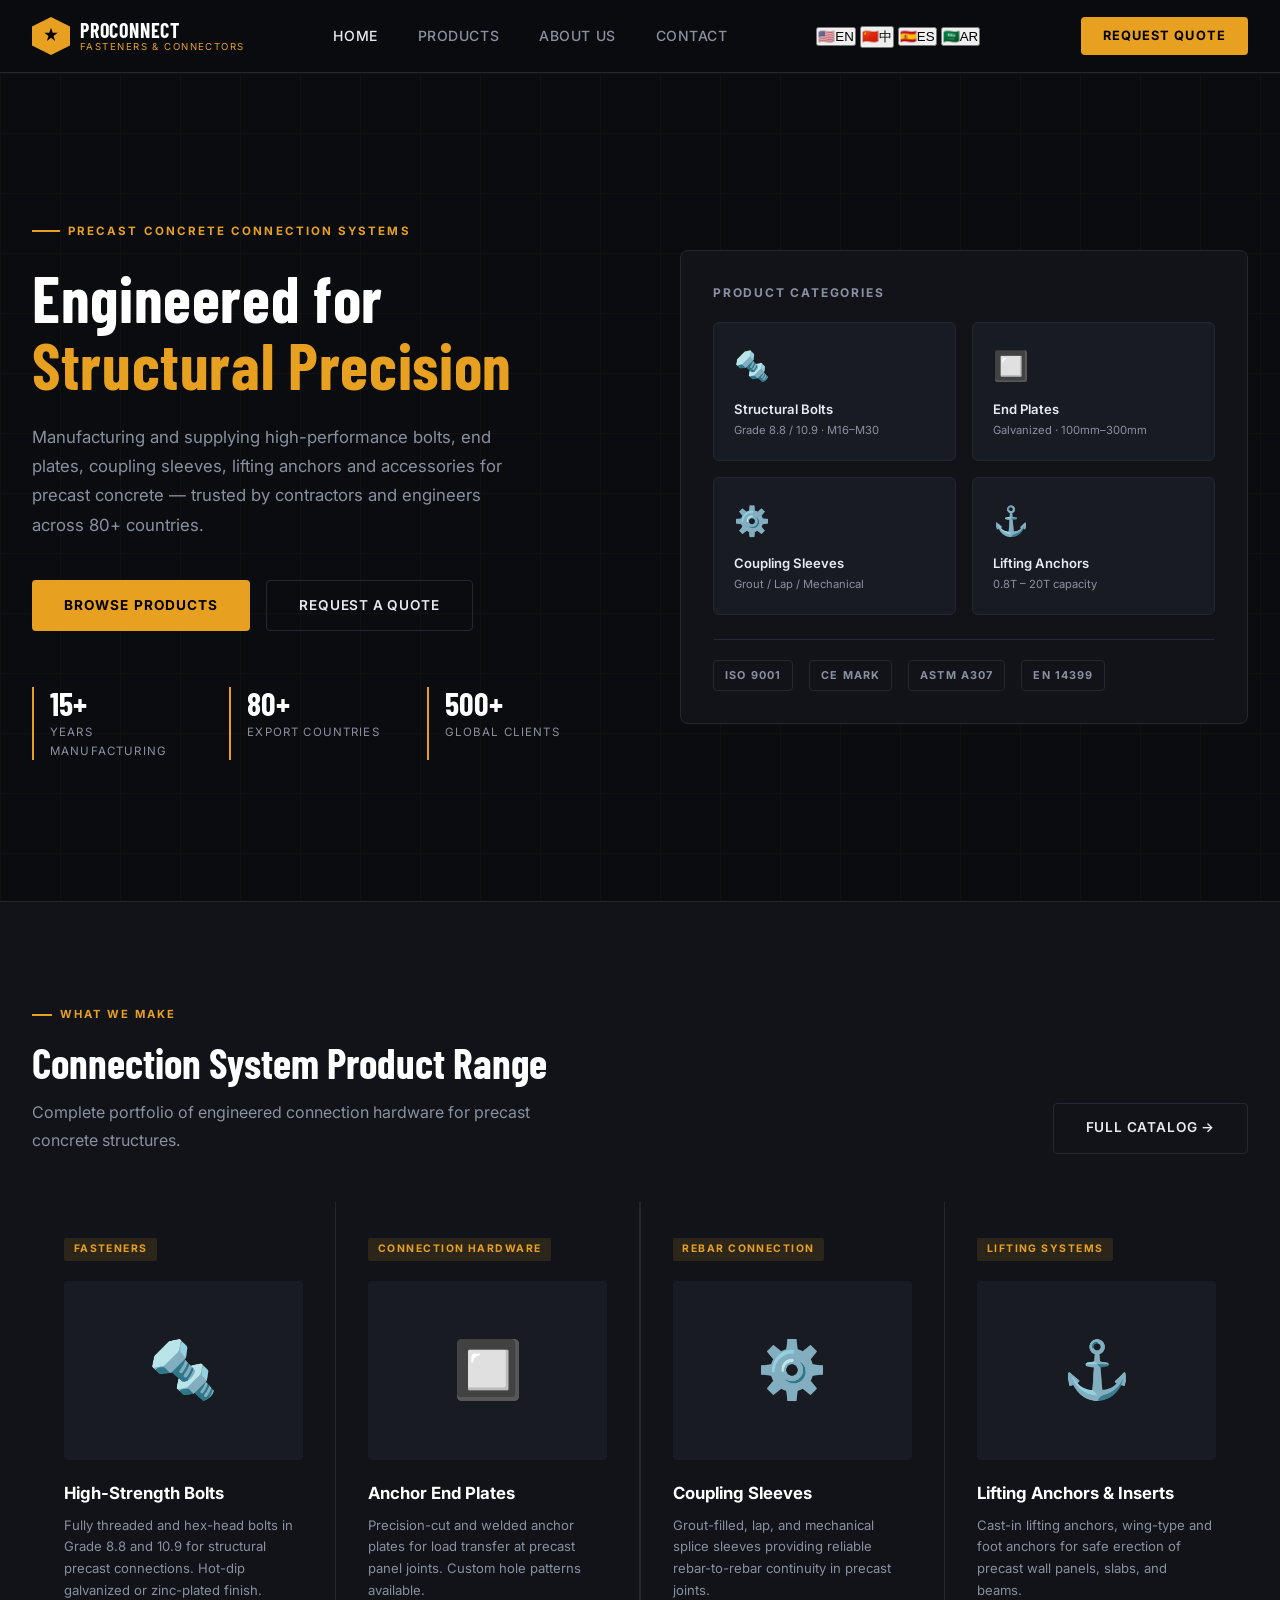
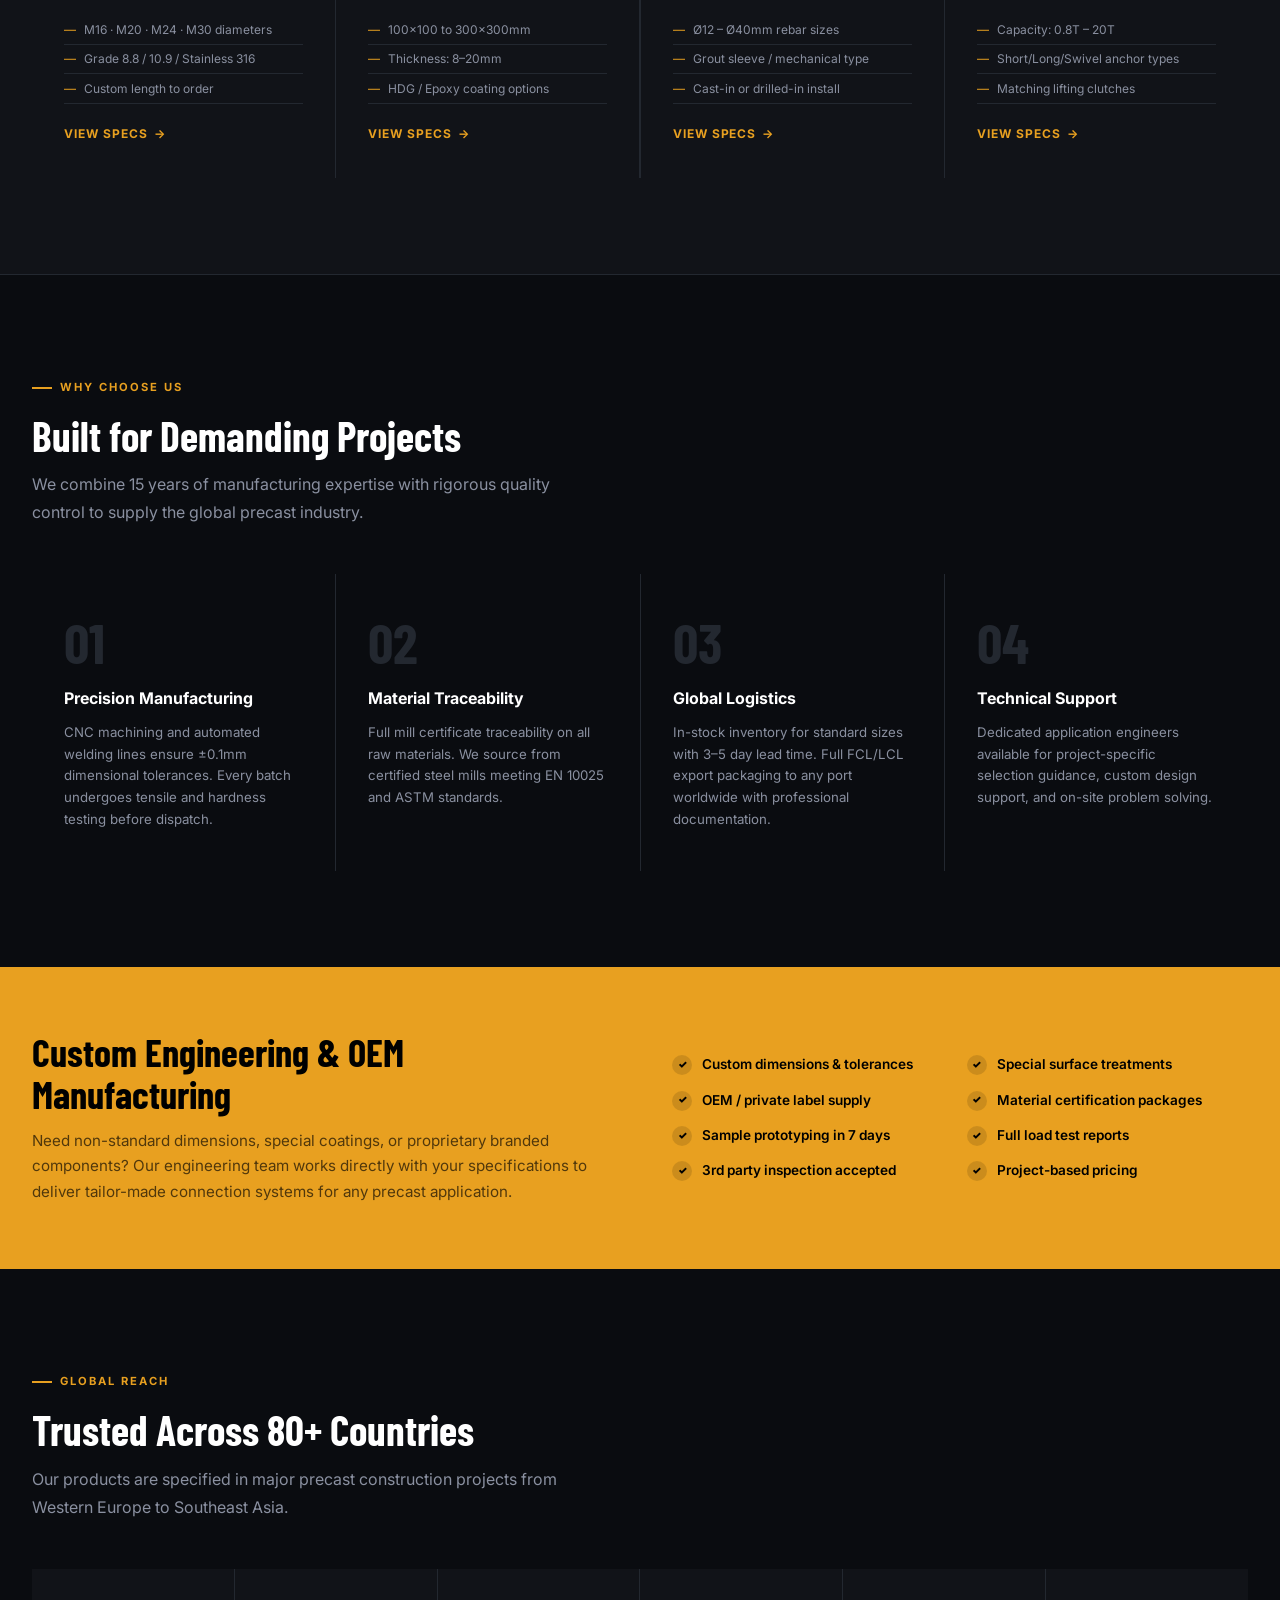
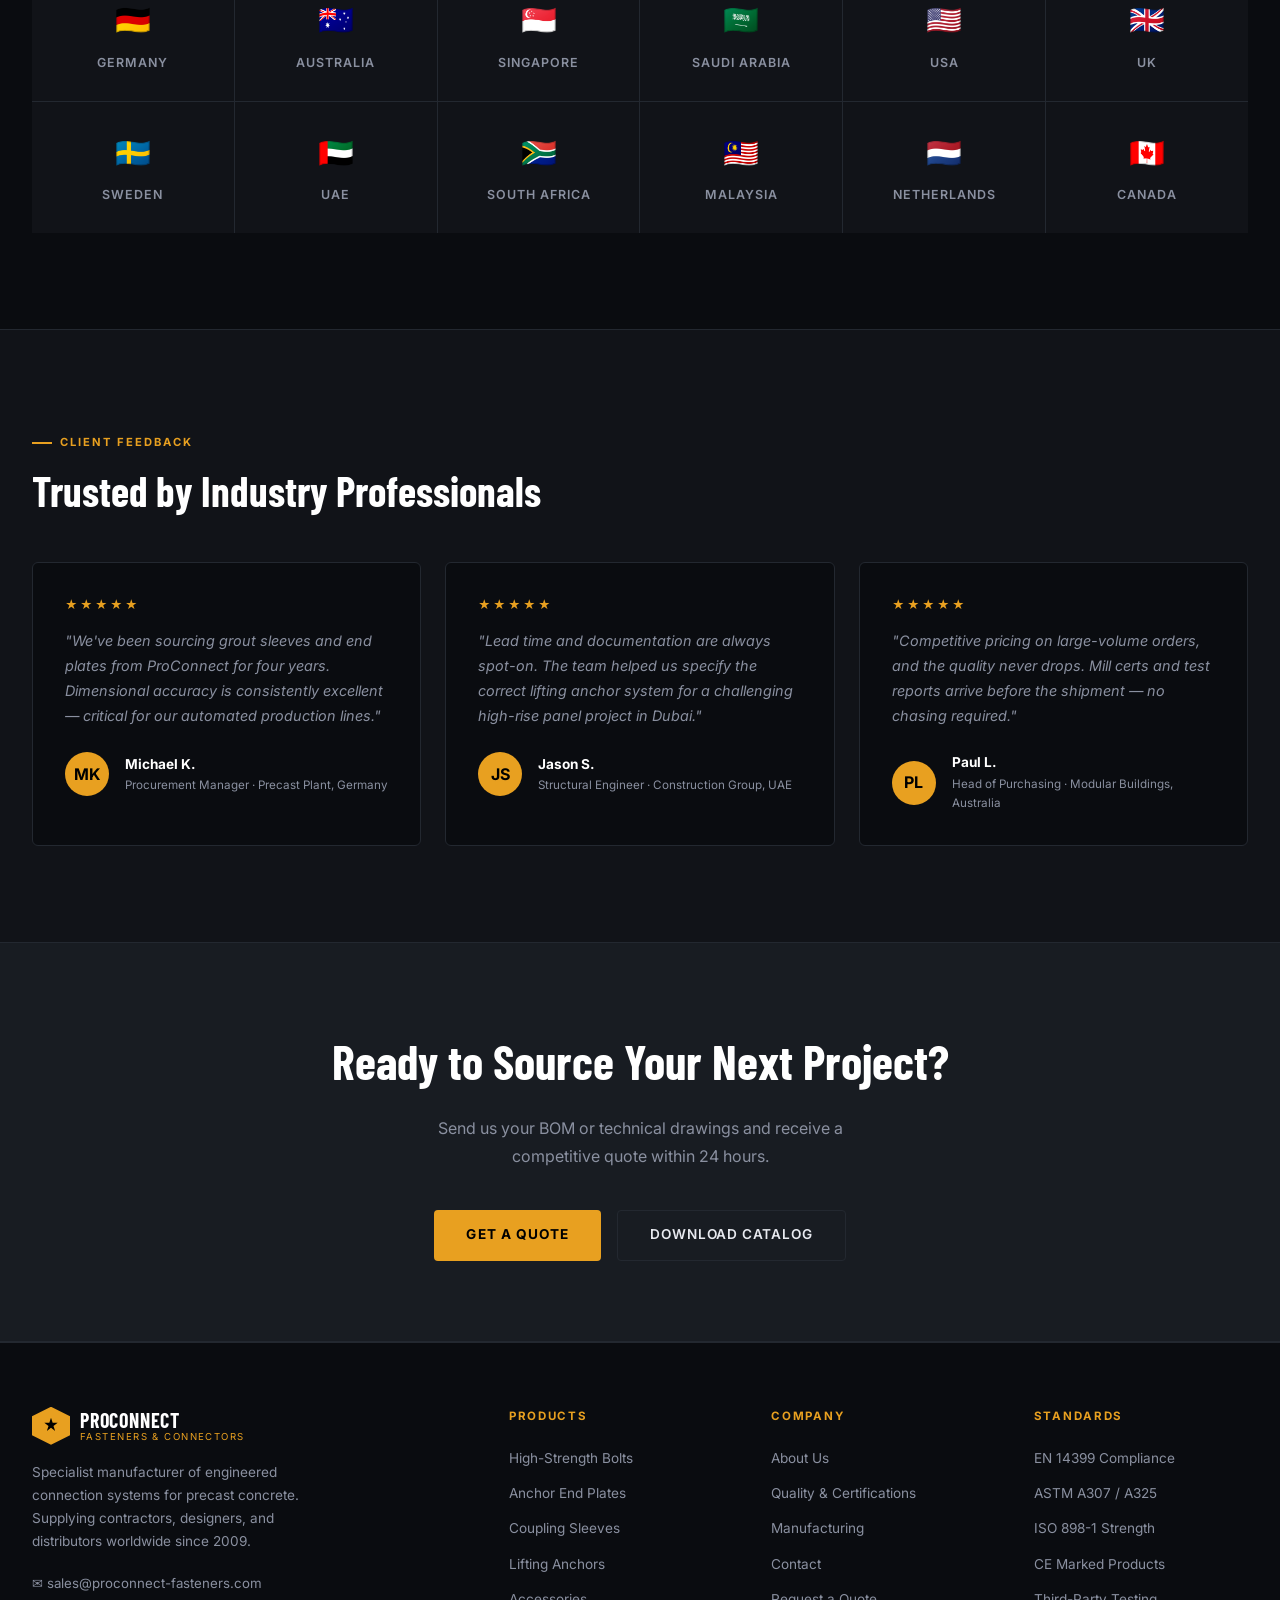
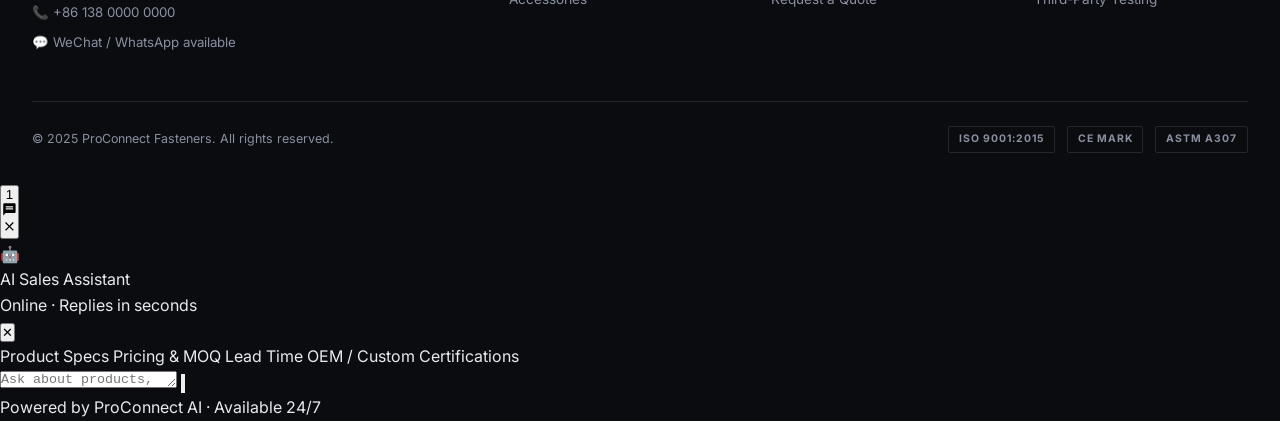
==== commit 38610d28: "Update index.html - multilingual + AI chat widget" ====
--- a/index.html
+++ b/index.html
@@ -8,6 +8,7 @@
   <link rel="preconnect" href="https://fonts.googleapis.com" />
   <link rel="preconnect" href="https://fonts.gstatic.com" crossorigin />
   <link href="https://fonts.googleapis.com/css2?family=Inter:wght@300;400;500;600;700;800&family=Barlow+Condensed:wght@600;700&display=swap" rel="stylesheet" />
+  <link rel="stylesheet" href="components.css" />
   <style>
     *, *::before, *::after { box-sizing: border-box; margin: 0; padding: 0; }
 
@@ -341,12 +342,19 @@
       </div>
     </a>
     <nav class="nav-links">
-      <a href="index.html" class="active">Home</a>
-      <a href="products.html">Products</a>
-      <a href="about.html">About Us</a>
-      <a href="contact.html">Contact</a>
+      <a href="index.html" class="active" data-i18n="nav.home">Home</a>
+      <a href="products.html" data-i18n="nav.products">Products</a>
+      <a href="about.html" data-i18n="nav.about">About Us</a>
+      <a href="contact.html" data-i18n="nav.contact">Contact</a>
     </nav>
-    <a href="contact.html" class="nav-cta">Request Quote</a>
+    <!-- Language Switcher -->
+    <div class="lang-switcher" style="margin-right:12px;">
+      <button class="lang-btn active" data-lang="en" onclick="setLang('en')"><span class="lang-flag">🇺🇸</span><span class="lang-label">EN</span></button>
+      <button class="lang-btn" data-lang="zh" onclick="setLang('zh')"><span class="lang-flag">🇨🇳</span><span class="lang-label">中</span></button>
+      <button class="lang-btn" data-lang="es" onclick="setLang('es')"><span class="lang-flag">🇪🇸</span><span class="lang-label">ES</span></button>
+      <button class="lang-btn" data-lang="ar" onclick="setLang('ar')"><span class="lang-flag">🇸🇦</span><span class="lang-label">AR</span></button>
+    </div>
+    <a href="contact.html" class="nav-cta" data-i18n="nav.getQuote">Request Quote</a>
     <div class="nav-hamburger" onclick="this.closest('nav').querySelector('.nav-links').style.display='flex';this.closest('nav').querySelector('.nav-links').style.flexDirection='column';this.closest('nav').querySelector('.nav-links').style.position='absolute';this.closest('nav').querySelector('.nav-links').style.top='72px';this.closest('nav').querySelector('.nav-links').style.left='0';this.closest('nav').querySelector('.nav-links').style.right='0';this.closest('nav').querySelector('.nav-links').style.background='#111318';this.closest('nav').querySelector('.nav-links').style.padding='2rem';this.closest('nav').querySelector('.nav-links').style.borderTop='1px solid #232830';">
       <span></span><span></span><span></span>
     </div>
@@ -693,5 +701,80 @@
   }, { threshold: 0.08, rootMargin: '0px 0px -40px 0px' });
   reveals.forEach(el => io.observe(el));
 </script>
+
+<!-- ═══ AI CHAT WIDGET ═══════════════════════════════════ -->
+<button id="chat-fab" onclick="toggleChat()" title="AI Sales Assistant">
+  <span class="chat-notif-dot">1</span>
+  <svg class="chat-fab-open" viewBox="0 0 24 24"><path d="M20 2H4c-1.1 0-2 .9-2 2v18l4-4h14c1.1 0 2-.9 2-2V4c0-1.1-.9-2-2-2zm-2 10H6V10h12v2zm0-3H6V7h12v2z"/></svg>
+  <svg class="chat-fab-close" viewBox="0 0 24 24"><path d="M19 6.41L17.59 5 12 10.59 6.41 5 5 6.41 10.59 12 5 17.59 6.41 19 12 13.41 17.59 19 19 17.59 13.41 12z"/></svg>
+</button>
+
+<div id="chat-window">
+  <div class="chat-header">
+    <div class="chat-avatar">🤖</div>
+    <div class="chat-header-info">
+      <div class="chat-header-title" data-i18n="chat.title">AI Sales Assistant</div>
+      <div class="chat-header-status" data-i18n="chat.subtitle">Online · Replies in seconds</div>
+    </div>
+    <button class="chat-close-btn" onclick="toggleChat()">✕</button>
+  </div>
+
+  <div class="chat-topics">
+    <span class="chat-topic-pill" onclick="quickAsk(this)">Product Specs</span>
+    <span class="chat-topic-pill" onclick="quickAsk(this)">Pricing & MOQ</span>
+    <span class="chat-topic-pill" onclick="quickAsk(this)">Lead Time</span>
+    <span class="chat-topic-pill" onclick="quickAsk(this)">OEM / Custom</span>
+    <span class="chat-topic-pill" onclick="quickAsk(this)">Certifications</span>
+  </div>
+
+  <div id="chat-messages">
+    <div id="chat-welcome" class="chat-msg chat-msg-bot">
+      <div class="chat-bubble"></div>
+    </div>
+  </div>
+
+  <div class="chat-input-bar">
+    <textarea id="chat-input" rows="1" data-i18n="chat.placeholder" placeholder="Ask about products, pricing, MOQ..." onkeydown="if(event.key==='Enter'&&!event.shiftKey){event.preventDefault();sendChatMessage();}"></textarea>
+    <button id="chat-send-btn" onclick="sendChatMessage()">
+      <svg viewBox="0 0 24 24"><path d="M2.01 21L23 12 2.01 3 2 10l15 2-15 2z"/></svg>
+    </button>
+  </div>
+  <div class="chat-footer-bar">Powered by ProConnect AI · Available 24/7</div>
+</div>
+
+<script src="i18n.js"></script>
+<script>
+  // Init language
+  initLang();
+  // Render welcome message
+  document.querySelector('#chat-welcome .chat-bubble').innerHTML = formatChatMsg(I18N[currentLang].chat.welcome);
+
+  // Chat toggle
+  function toggleChat() {
+    const fab = document.getElementById('chat-fab');
+    const win = document.getElementById('chat-window');
+    fab.classList.toggle('open');
+    win.classList.toggle('open');
+    // Remove notif dot when opened
+    const dot = fab.querySelector('.chat-notif-dot');
+    if (dot) dot.remove();
+  }
+
+  // Quick topic questions
+  const quickTopics = {
+    'Product Specs': 'What products do you offer?',
+    'Pricing & MOQ': 'What are your prices and MOQ?',
+    'Lead Time': 'What is your lead time?',
+    'OEM / Custom': 'Do you offer OEM or custom products?',
+    'Certifications': 'What certifications do you have?'
+  };
+
+  function quickAsk(el) {
+    const text = el.textContent.trim();
+    const msg = quickTopics[text] || text;
+    document.getElementById('chat-input').value = msg;
+    sendChatMessage();
+  }
+</script>
 </body>
 </html>
